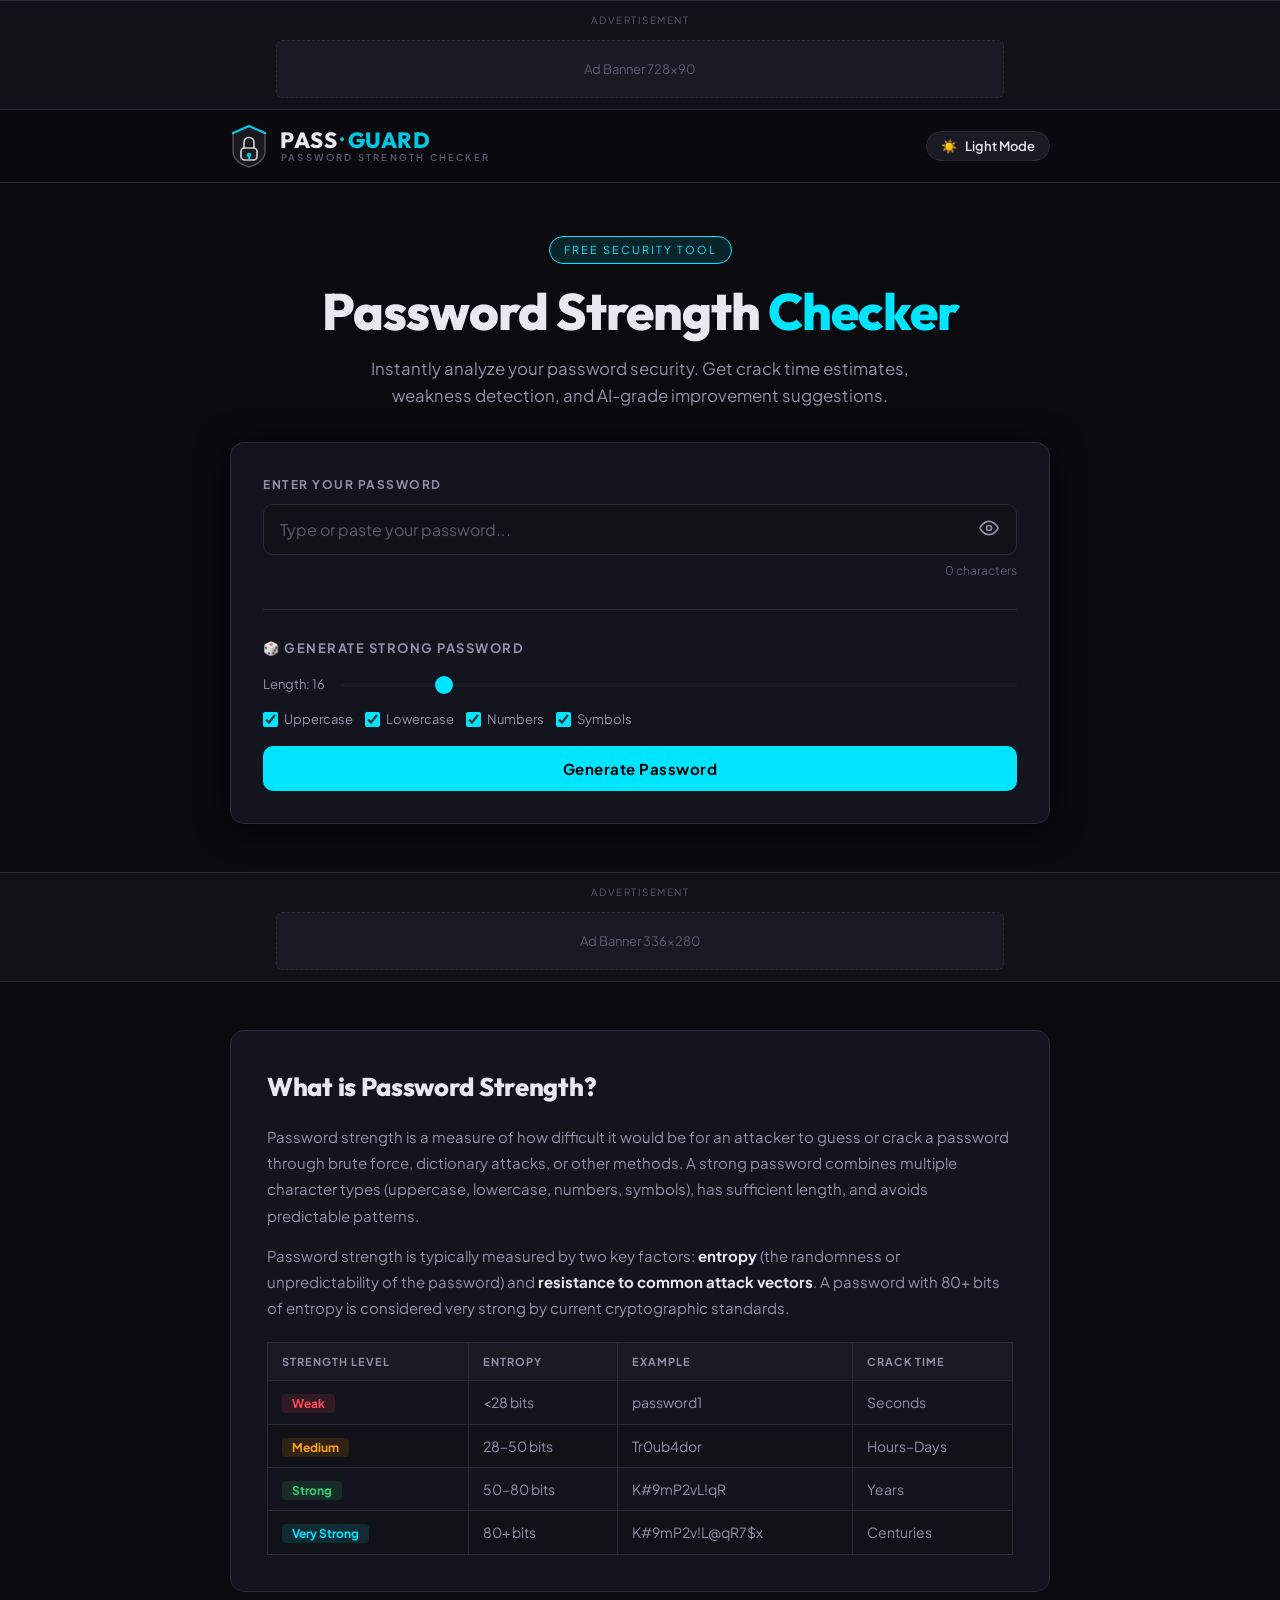
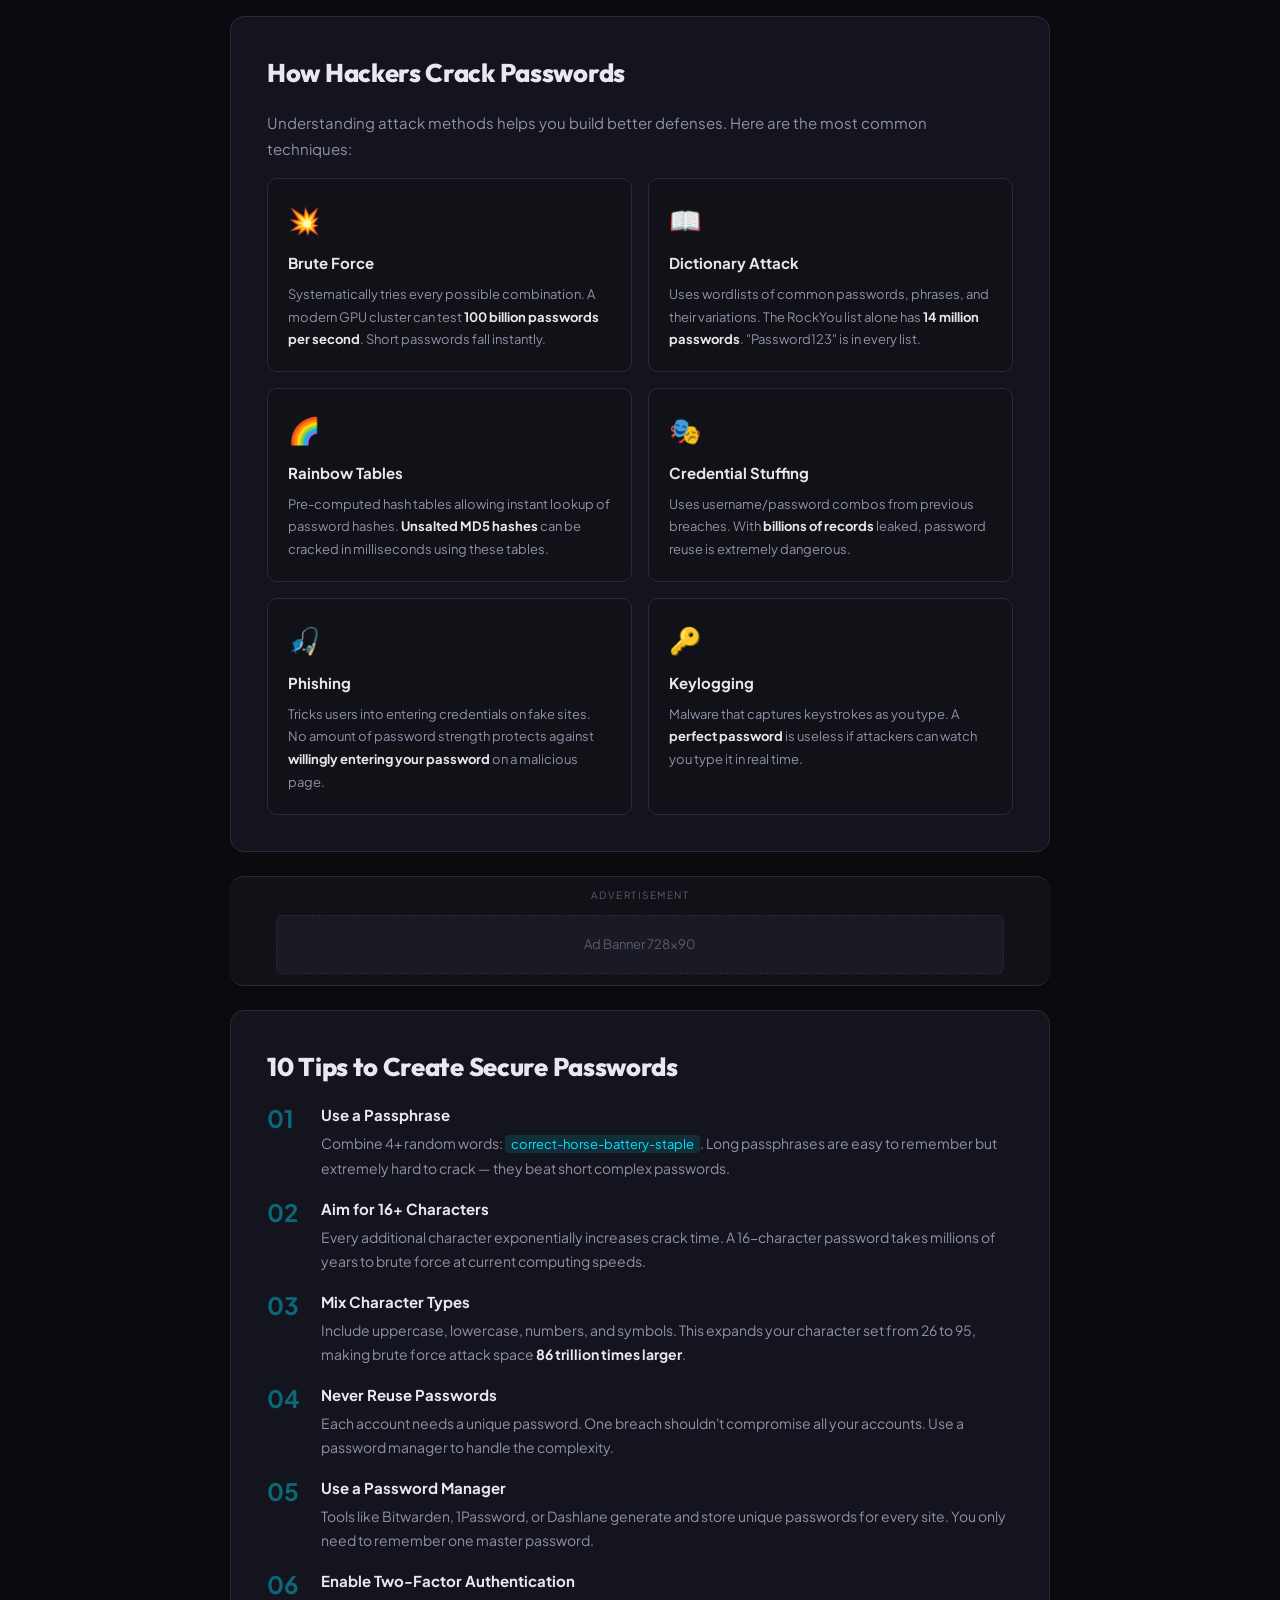
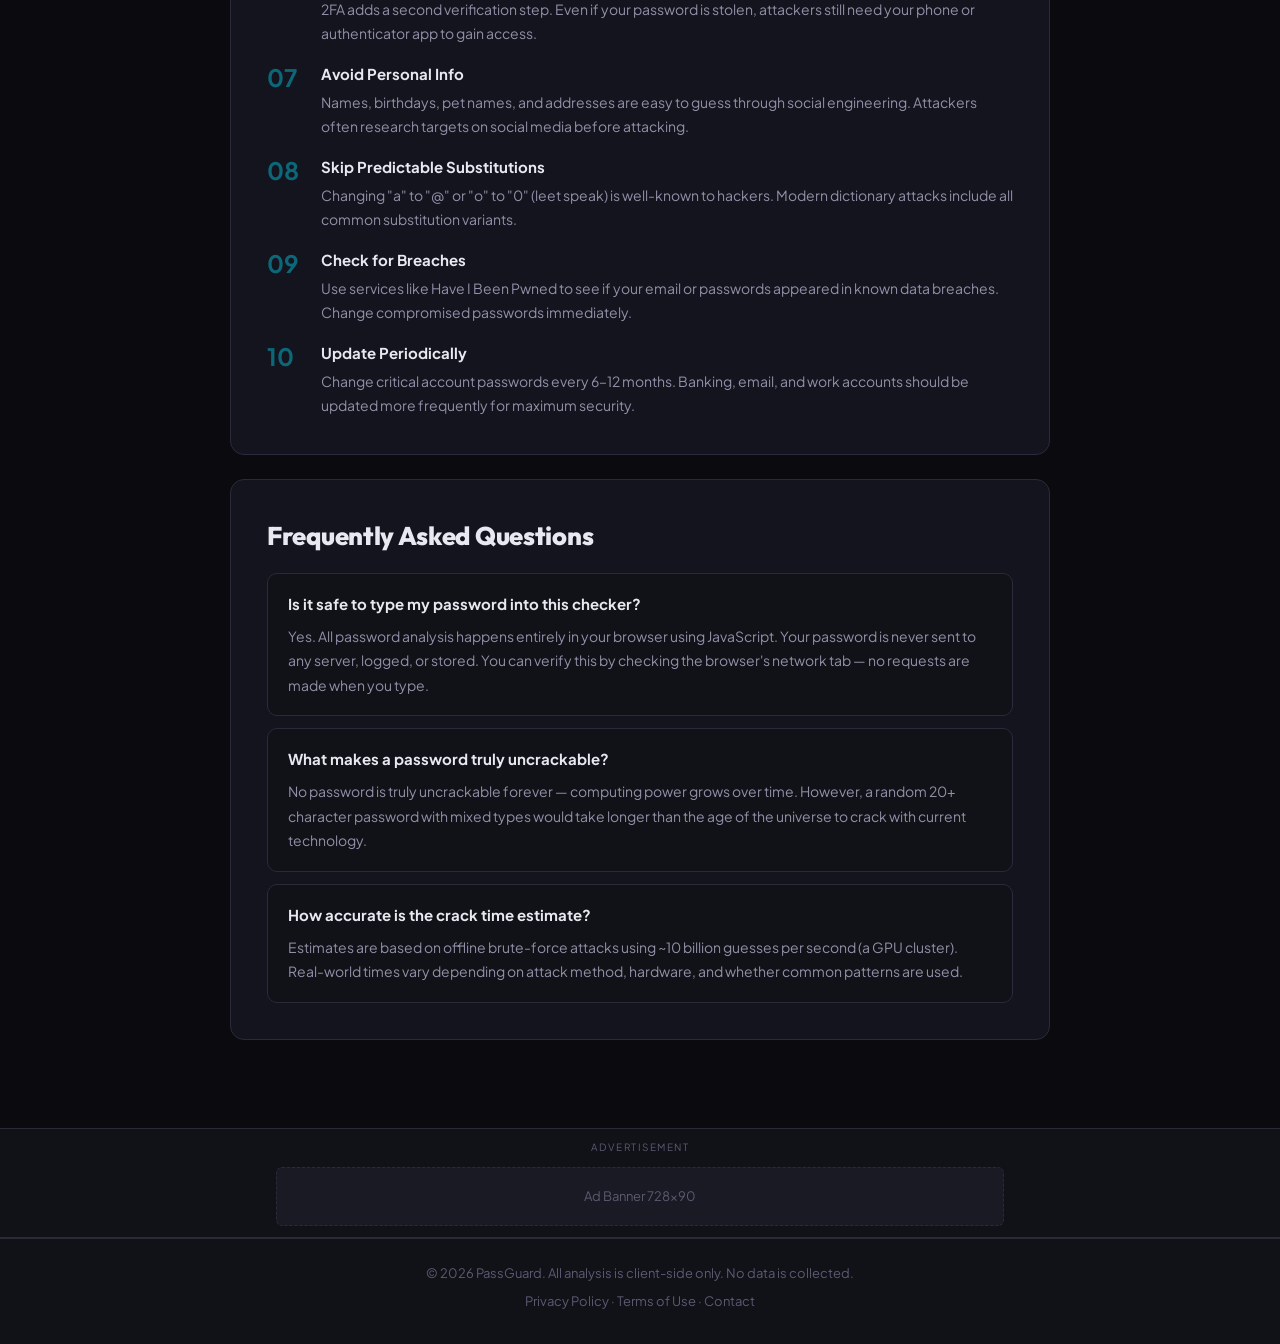
==== index.html @ e214d9ef "Initial commit - website ready" ====
<!DOCTYPE html>
<html lang="en">
<head>
  <meta charset="UTF-8" />
  <meta name="viewport" content="width=device-width, initial-scale=1.0" />
  <title>Password Strength Checker – Test & Improve Your Password Security</title>
  <meta name="description" content="Check your password strength instantly. Get real-time security analysis, crack time estimates, and smart suggestions to create stronger, safer passwords." />
  <meta name="keywords" content="password strength checker, password security, strong password, password tester, check password strength, password generator" />
  <meta name="robots" content="index, follow" />
  <link rel="canonical" href="https://yoursite.com/" />

  <!-- Open Graph -->
  <meta property="og:title" content="Password Strength Checker – Free Online Tool" />
  <meta property="og:description" content="Test your password strength instantly. Real-time analysis, crack time, and improvement suggestions." />
  <meta property="og:type" content="website" />
  <meta property="og:url" content="https://yoursite.com/" />

  <!-- Twitter Card -->
  <meta name="twitter:card" content="summary_large_image" />
  <meta name="twitter:title" content="Password Strength Checker" />
  <meta name="twitter:description" content="Test your password strength instantly with real-time analysis." />

  <!-- Structured Data -->
  <script type="application/ld+json">
  {
    "@context": "https://schema.org",
    "@type": "WebApplication",
    "name": "Password Strength Checker",
    "description": "Free online tool to check password strength, estimate crack time, and get security improvement suggestions.",
    "applicationCategory": "SecurityApplication",
    "operatingSystem": "All",
    "offers": { "@type": "Offer", "price": "0" }
  }
  </script>

  <!-- Google Analytics (replace G-XXXXXXXX with your Measurement ID) -->
  <script async src="https://www.googletagmanager.com/gtag/js?id=G-XXXXXXXX"></script>
  <script>
    window.dataLayer = window.dataLayer || [];
    function gtag(){dataLayer.push(arguments);}
    gtag('js', new Date());
    gtag('config', 'G-XXXXXXXX');
  </script>

  <!-- Google AdSense (replace ca-pub-XXXXXXXX with your Publisher ID) -->
  <script async src="https://pagead2.googlesyndication.com/pagead/js/adsbygoogle.js?client=ca-pub-XXXXXXXX" crossorigin="anonymous"></script>

  <link rel="preconnect" href="https://fonts.googleapis.com" />
  <link rel="preconnect" href="https://fonts.gstatic.com" crossorigin />
  <link href="https://fonts.googleapis.com/css2?family=Outfit:wght@400;600;700;800&family=Plus+Jakarta+Sans:wght@400;500;600;700&display=swap" rel="stylesheet" />
  <link rel="icon" type="image/svg+xml" href="favicon.svg" />
  <link rel="stylesheet" href="style.css" />
</head>
<body data-theme="dark">

  <!-- ═══════════════════════════════════════════
       TOP BANNER AD
  ═══════════════════════════════════════════ -->
  <div class="ad-container ad-top">
    <div class="ad-label">Advertisement</div>
    <!-- Replace with your actual AdSense ad unit code -->
    <ins class="adsbygoogle"
         style="display:block"
         data-ad-client="ca-pub-XXXXXXXX"
         data-ad-slot="XXXXXXXXXX"
         data-ad-format="auto"
         data-full-width-responsive="true"></ins>
    <script>(adsbygoogle = window.adsbygoogle || []).push({});</script>
    <!-- PLACEHOLDER (remove when AdSense is live) -->
    <div class="ad-placeholder">Ad Banner 728×90</div>
  </div>

  <!-- ═══════════════════════════════════════════
       HEADER
  ═══════════════════════════════════════════ -->
  <header class="site-header">
    <div class="container header-inner">
      <div class="logo" role="banner">
        <svg class="logo-icon-svg" width="38" height="44" viewBox="0 0 38 44" fill="none" xmlns="http://www.w3.org/2000/svg" aria-hidden="true">
          <path d="M3 9 L19 2 L35 9 L35 27 Q35 38 19 43 Q3 38 3 27 Z" fill="currentColor" opacity="0.07"/>
          <path d="M3 9 L19 2 L35 9" stroke="#00c8e0" stroke-width="2.2" stroke-linecap="round" stroke-linejoin="round"/>
          <path d="M3 9 L3 27 Q3 38 19 43 Q35 38 35 27 L35 9" stroke="currentColor" stroke-width="1.4" stroke-linecap="round" opacity="0.3"/>
          <rect x="11" y="24" width="16" height="12" rx="3.5" stroke="currentColor" stroke-width="1.7" stroke-linecap="round" fill="none" opacity="0.85"/>
          <path d="M14 24 L14 19 Q14 13.5 19 13.5 Q24 13.5 24 19 L24 24" stroke="currentColor" stroke-width="1.7" stroke-linecap="round" fill="none" opacity="0.85"/>
          <circle cx="19" cy="31" r="2.3" fill="#00c8e0"/>
          <rect x="18" y="32.5" width="2" height="2.8" rx="1" fill="#00c8e0"/>
        </svg>
        <div class="logo-text-block">
          <div class="logo-wordmark">
            <span class="logo-pass">PASS</span><span class="logo-dot">&#183;</span><span class="logo-guard">GUARD</span>
          </div>
          <div class="logo-tagline">Password Strength Checker</div>
        </div>
      </div>
      <button class="theme-toggle" id="themeToggle" aria-label="Toggle dark/light mode">
        <span class="toggle-icon" id="toggleIcon">☀️</span>
        <span class="toggle-label" id="toggleLabel">Light Mode</span>
      </button>
    </div>
  </header>

  <!-- ═══════════════════════════════════════════
       HERO
  ═══════════════════════════════════════════ -->
  <section class="hero">
    <div class="container">
      <div class="hero-badge">Free Security Tool</div>
      <h1 class="hero-title">Password Strength <span class="accent">Checker</span></h1>
      <p class="hero-subtitle">Instantly analyze your password security. Get crack time estimates, weakness detection, and AI-grade improvement suggestions.</p>
    </div>
  </section>

  <!-- ═══════════════════════════════════════════
       MAIN TOOL
  ═══════════════════════════════════════════ -->
  <main class="main-content">
    <div class="container">
      <div class="tool-card">

        <!-- Password Input -->
        <div class="input-group">
          <label for="passwordInput" class="input-label">Enter Your Password</label>
          <div class="input-wrapper">
            <input
              type="password"
              id="passwordInput"
              class="password-input"
              placeholder="Type or paste your password..."
              autocomplete="new-password"
              spellcheck="false"
            />
            <button class="icon-btn" id="toggleVisibility" aria-label="Show/hide password">
              <svg id="eyeIcon" xmlns="http://www.w3.org/2000/svg" width="20" height="20" viewBox="0 0 24 24" fill="none" stroke="currentColor" stroke-width="2" stroke-linecap="round" stroke-linejoin="round"><path d="M1 12s4-8 11-8 11 8 11 8-4 8-11 8-11-8-11-8z"></path><circle cx="12" cy="12" r="3"></circle></svg>
            </button>
          </div>
          <div class="char-count" id="charCount">0 characters</div>
        </div>

        <!-- Strength Meter -->
        <div class="strength-section" id="strengthSection" style="display:none">
          <div class="meter-header">
            <span class="meter-label">Password Strength</span>
            <span class="strength-badge" id="strengthBadge">—</span>
          </div>
          <div class="meter-bar">
            <div class="meter-fill" id="meterFill"></div>
          </div>

          <!-- Stats Grid -->
          <div class="stats-grid">
            <div class="stat-card">
              <div class="stat-icon">⏱️</div>
              <div class="stat-info">
                <div class="stat-label">Est. Crack Time</div>
                <div class="stat-value" id="crackTime">—</div>
              </div>
            </div>
            <div class="stat-card">
              <div class="stat-icon">🎯</div>
              <div class="stat-info">
                <div class="stat-label">Entropy</div>
                <div class="stat-value" id="entropy">—</div>
              </div>
            </div>
            <div class="stat-card">
              <div class="stat-icon">🔣</div>
              <div class="stat-info">
                <div class="stat-label">Character Set</div>
                <div class="stat-value" id="charSet">—</div>
              </div>
            </div>
            <div class="stat-card">
              <div class="stat-icon">🛡️</div>
              <div class="stat-info">
                <div class="stat-label">Score</div>
                <div class="stat-value" id="scoreDisplay">—</div>
              </div>
            </div>
          </div>

          <!-- Issues -->
          <div class="issues-section" id="issuesSection" style="display:none">
            <h3 class="section-title">⚠️ Issues Detected</h3>
            <ul class="issues-list" id="issuesList"></ul>
          </div>

          <!-- Suggestions -->
          <div class="suggestions-section" id="suggestionsSection" style="display:none">
            <h3 class="section-title">💡 How to Improve</h3>
            <ul class="suggestions-list" id="suggestionsList"></ul>
          </div>

          <!-- Checklist -->
          <div class="checklist-section">
            <h3 class="section-title">Security Checklist</h3>
            <div class="checklist" id="checklist">
              <div class="check-item" id="check-length"><span class="check-icon">○</span> At least 12 characters</div>
              <div class="check-item" id="check-upper"><span class="check-icon">○</span> Uppercase letters (A–Z)</div>
              <div class="check-item" id="check-lower"><span class="check-icon">○</span> Lowercase letters (a–z)</div>
              <div class="check-item" id="check-number"><span class="check-icon">○</span> Numbers (0–9)</div>
              <div class="check-item" id="check-special"><span class="check-icon">○</span> Special characters (!@#$...)</div>
              <div class="check-item" id="check-common"><span class="check-icon">○</span> Not a common password</div>
              <div class="check-item" id="check-repeat"><span class="check-icon">○</span> No repeated patterns</div>
            </div>
          </div>
        </div>

        <!-- Generator -->
        <div class="generator-section">
          <div class="generator-header">
            <h3 class="section-title" style="margin:0">🎲 Generate Strong Password</h3>
          </div>
          <div class="generator-options">
            <div class="option-row">
              <label class="option-label">Length: <span id="lengthVal">16</span></label>
              <input type="range" id="lengthSlider" min="8" max="64" value="16" class="slider" />
            </div>
            <div class="option-checkboxes">
              <label class="checkbox-label"><input type="checkbox" id="inclUpper" checked /> Uppercase</label>
              <label class="checkbox-label"><input type="checkbox" id="inclLower" checked /> Lowercase</label>
              <label class="checkbox-label"><input type="checkbox" id="inclNumbers" checked /> Numbers</label>
              <label class="checkbox-label"><input type="checkbox" id="inclSymbols" checked /> Symbols</label>
            </div>
          </div>
          <div class="generated-output" id="generatedOutput" style="display:none">
            <code class="generated-password" id="generatedPassword"></code>
            <div class="gen-actions">
              <button class="btn btn-ghost" id="copyBtn">📋 Copy</button>
              <button class="btn btn-ghost" id="useBtn">→ Test This</button>
            </div>
          </div>
          <button class="btn btn-primary" id="generateBtn">Generate Password</button>
        </div>

        <!-- Copy toast -->
        <div class="toast" id="toast">✅ Copied to clipboard!</div>
      </div>
    </div>
  </main>

  <!-- ═══════════════════════════════════════════
       MID-CONTENT AD
  ═══════════════════════════════════════════ -->
  <div class="ad-container ad-mid">
    <div class="ad-label">Advertisement</div>
    <ins class="adsbygoogle"
         style="display:block"
         data-ad-client="ca-pub-XXXXXXXX"
         data-ad-slot="XXXXXXXXXX"
         data-ad-format="auto"
         data-full-width-responsive="true"></ins>
    <script>(adsbygoogle = window.adsbygoogle || []).push({});</script>
    <div class="ad-placeholder">Ad Banner 336×280</div>
  </div>

  <!-- ═══════════════════════════════════════════
       SEO CONTENT SECTION
  ═══════════════════════════════════════════ -->
  <section class="seo-content">
    <div class="container">

      <article class="content-card">
        <h2>What is Password Strength?</h2>
        <p>Password strength is a measure of how difficult it would be for an attacker to guess or crack a password through brute force, dictionary attacks, or other methods. A strong password combines multiple character types (uppercase, lowercase, numbers, symbols), has sufficient length, and avoids predictable patterns.</p>
        <p>Password strength is typically measured by two key factors: <strong>entropy</strong> (the randomness or unpredictability of the password) and <strong>resistance to common attack vectors</strong>. A password with 80+ bits of entropy is considered very strong by current cryptographic standards.</p>
        <div class="strength-table">
          <table>
            <thead><tr><th>Strength Level</th><th>Entropy</th><th>Example</th><th>Crack Time</th></tr></thead>
            <tbody>
              <tr><td><span class="badge weak">Weak</span></td><td>&lt;28 bits</td><td>password1</td><td>Seconds</td></tr>
              <tr><td><span class="badge medium">Medium</span></td><td>28–50 bits</td><td>Tr0ub4dor</td><td>Hours–Days</td></tr>
              <tr><td><span class="badge strong">Strong</span></td><td>50–80 bits</td><td>K#9mP2vL!qR</td><td>Years</td></tr>
              <tr><td><span class="badge vstrong">Very Strong</span></td><td>80+ bits</td><td>K#9mP2v!L@qR7$x</td><td>Centuries</td></tr>
            </tbody>
          </table>
        </div>
      </article>

      <article class="content-card">
        <h2>How Hackers Crack Passwords</h2>
        <p>Understanding attack methods helps you build better defenses. Here are the most common techniques:</p>
        <div class="attack-grid">
          <div class="attack-card">
            <div class="attack-icon">💥</div>
            <h3>Brute Force</h3>
            <p>Systematically tries every possible combination. A modern GPU cluster can test <strong>100 billion passwords per second</strong>. Short passwords fall instantly.</p>
          </div>
          <div class="attack-card">
            <div class="attack-icon">📖</div>
            <h3>Dictionary Attack</h3>
            <p>Uses wordlists of common passwords, phrases, and their variations. The RockYou list alone has <strong>14 million passwords</strong>. "Password123" is in every list.</p>
          </div>
          <div class="attack-card">
            <div class="attack-icon">🌈</div>
            <h3>Rainbow Tables</h3>
            <p>Pre-computed hash tables allowing instant lookup of password hashes. <strong>Unsalted MD5 hashes</strong> can be cracked in milliseconds using these tables.</p>
          </div>
          <div class="attack-card">
            <div class="attack-icon">🎭</div>
            <h3>Credential Stuffing</h3>
            <p>Uses username/password combos from previous breaches. With <strong>billions of records</strong> leaked, password reuse is extremely dangerous.</p>
          </div>
          <div class="attack-card">
            <div class="attack-icon">🎣</div>
            <h3>Phishing</h3>
            <p>Tricks users into entering credentials on fake sites. No amount of password strength protects against <strong>willingly entering your password</strong> on a malicious page.</p>
          </div>
          <div class="attack-card">
            <div class="attack-icon">🔑</div>
            <h3>Keylogging</h3>
            <p>Malware that captures keystrokes as you type. A <strong>perfect password</strong> is useless if attackers can watch you type it in real time.</p>
          </div>
        </div>
      </article>

      <!-- AD between sections -->
      <div class="ad-container ad-inline">
        <div class="ad-label">Advertisement</div>
        <ins class="adsbygoogle"
             style="display:block"
             data-ad-client="ca-pub-XXXXXXXX"
             data-ad-slot="XXXXXXXXXX"
             data-ad-format="auto"
             data-full-width-responsive="true"></ins>
        <script>(adsbygoogle = window.adsbygoogle || []).push({});</script>
        <div class="ad-placeholder">Ad Banner 728×90</div>
      </div>

      <article class="content-card">
        <h2>10 Tips to Create Secure Passwords</h2>
        <div class="tips-list">
          <div class="tip-item">
            <span class="tip-num">01</span>
            <div class="tip-body">
              <h3>Use a Passphrase</h3>
              <p>Combine 4+ random words: <code>correct-horse-battery-staple</code>. Long passphrases are easy to remember but extremely hard to crack — they beat short complex passwords.</p>
            </div>
          </div>
          <div class="tip-item">
            <span class="tip-num">02</span>
            <div class="tip-body">
              <h3>Aim for 16+ Characters</h3>
              <p>Every additional character exponentially increases crack time. A 16-character password takes millions of years to brute force at current computing speeds.</p>
            </div>
          </div>
          <div class="tip-item">
            <span class="tip-num">03</span>
            <div class="tip-body">
              <h3>Mix Character Types</h3>
              <p>Include uppercase, lowercase, numbers, and symbols. This expands your character set from 26 to 95, making brute force attack space <strong>86 trillion times larger</strong>.</p>
            </div>
          </div>
          <div class="tip-item">
            <span class="tip-num">04</span>
            <div class="tip-body">
              <h3>Never Reuse Passwords</h3>
              <p>Each account needs a unique password. One breach shouldn't compromise all your accounts. Use a password manager to handle the complexity.</p>
            </div>
          </div>
          <div class="tip-item">
            <span class="tip-num">05</span>
            <div class="tip-body">
              <h3>Use a Password Manager</h3>
              <p>Tools like Bitwarden, 1Password, or Dashlane generate and store unique passwords for every site. You only need to remember one master password.</p>
            </div>
          </div>
          <div class="tip-item">
            <span class="tip-num">06</span>
            <div class="tip-body">
              <h3>Enable Two-Factor Authentication</h3>
              <p>2FA adds a second verification step. Even if your password is stolen, attackers still need your phone or authenticator app to gain access.</p>
            </div>
          </div>
          <div class="tip-item">
            <span class="tip-num">07</span>
            <div class="tip-body">
              <h3>Avoid Personal Info</h3>
              <p>Names, birthdays, pet names, and addresses are easy to guess through social engineering. Attackers often research targets on social media before attacking.</p>
            </div>
          </div>
          <div class="tip-item">
            <span class="tip-num">08</span>
            <div class="tip-body">
              <h3>Skip Predictable Substitutions</h3>
              <p>Changing "a" to "@" or "o" to "0" (leet speak) is well-known to hackers. Modern dictionary attacks include all common substitution variants.</p>
            </div>
          </div>
          <div class="tip-item">
            <span class="tip-num">09</span>
            <div class="tip-body">
              <h3>Check for Breaches</h3>
              <p>Use services like Have I Been Pwned to see if your email or passwords appeared in known data breaches. Change compromised passwords immediately.</p>
            </div>
          </div>
          <div class="tip-item">
            <span class="tip-num">10</span>
            <div class="tip-body">
              <h3>Update Periodically</h3>
              <p>Change critical account passwords every 6–12 months. Banking, email, and work accounts should be updated more frequently for maximum security.</p>
            </div>
          </div>
        </div>
      </article>

      <!-- FAQ for SEO -->
      <article class="content-card">
        <h2>Frequently Asked Questions</h2>
        <div class="faq-list" itemscope itemtype="https://schema.org/FAQPage">
          <div class="faq-item" itemscope itemprop="mainEntity" itemtype="https://schema.org/Question">
            <h3 itemprop="name">Is it safe to type my password into this checker?</h3>
            <div itemscope itemprop="acceptedAnswer" itemtype="https://schema.org/Answer">
              <p itemprop="text">Yes. All password analysis happens entirely in your browser using JavaScript. Your password is never sent to any server, logged, or stored. You can verify this by checking the browser's network tab — no requests are made when you type.</p>
            </div>
          </div>
          <div class="faq-item" itemscope itemprop="mainEntity" itemtype="https://schema.org/Question">
            <h3 itemprop="name">What makes a password truly uncrackable?</h3>
            <div itemscope itemprop="acceptedAnswer" itemtype="https://schema.org/Answer">
              <p itemprop="text">No password is truly uncrackable forever — computing power grows over time. However, a random 20+ character password with mixed types would take longer than the age of the universe to crack with current technology.</p>
            </div>
          </div>
          <div class="faq-item" itemscope itemprop="mainEntity" itemtype="https://schema.org/Question">
            <h3 itemprop="name">How accurate is the crack time estimate?</h3>
            <div itemscope itemprop="acceptedAnswer" itemtype="https://schema.org/Answer">
              <p itemprop="text">Estimates are based on offline brute-force attacks using ~10 billion guesses per second (a GPU cluster). Real-world times vary depending on attack method, hardware, and whether common patterns are used.</p>
            </div>
          </div>
        </div>
      </article>

    </div>
  </section>

  <!-- ═══════════════════════════════════════════
       BOTTOM BANNER AD
  ═══════════════════════════════════════════ -->
  <div class="ad-container ad-bottom">
    <div class="ad-label">Advertisement</div>
    <ins class="adsbygoogle"
         style="display:block"
         data-ad-client="ca-pub-XXXXXXXX"
         data-ad-slot="XXXXXXXXXX"
         data-ad-format="auto"
         data-full-width-responsive="true"></ins>
    <script>(adsbygoogle = window.adsbygoogle || []).push({});</script>
    <div class="ad-placeholder">Ad Banner 728×90</div>
  </div>

  <!-- FOOTER -->
  <footer class="site-footer">
    <div class="container footer-inner">
      <p>© <span id="year"></span> PassGuard. All analysis is client-side only. No data is collected.</p>
      <p class="footer-links">
        <a href="#privacy">Privacy Policy</a> ·
        <a href="#terms">Terms of Use</a> ·
        <a href="#contact">Contact</a>
      </p>
    </div>
  </footer>

  <script src="app.js"></script>
</body>
</html>
---- style.css ----
/* ═══════════════════════════════════════
   PASSGUARD — CSS
   Theme: Industrial Precision
   Fonts: Outfit (display) + Plus Jakarta Sans (UI)
═══════════════════════════════════════ */

:root {
  --bg: #0a0a0f;
  --bg-2: #111118;
  --bg-3: #1a1a24;
  --card: #14141e;
  --card-border: #2a2a3a;
  --text: #e8e8f0;
  --text-2: #9090a8;
  --text-3: #5a5a72;
  --accent: #00e5ff;
  --accent-dim: rgba(0, 229, 255, 0.12);
  --accent-glow: rgba(0, 229, 255, 0.35);
  --weak: #ff4757;
  --medium: #ffa502;
  --strong: #2ed573;
  --vstrong: #00e5ff;
  --weak-bg: rgba(255, 71, 87, 0.12);
  --medium-bg: rgba(255, 165, 2, 0.12);
  --strong-bg: rgba(46, 213, 115, 0.12);
  --vstrong-bg: rgba(0, 229, 255, 0.12);
  --shadow: 0 4px 32px rgba(0,0,0,0.5);
  --radius: 14px;
  --font-main: 'Plus Jakarta Sans', sans-serif;
  --font-display: 'Outfit', sans-serif;
  --font-mono: 'Plus Jakarta Sans', sans-serif;
  --transition: 0.2s ease;
}

[data-theme="light"] {
  --bg: #f0f0f8;
  --bg-2: #e8e8f4;
  --bg-3: #dcdcec;
  --card: #ffffff;
  --card-border: #d0d0e4;
  --text: #14141e;
  --text-2: #4a4a5e;
  --text-3: #8a8aa0;
  --accent-dim: rgba(0, 100, 200, 0.08);
  --accent: #0055cc;
  --accent-glow: rgba(0, 85, 204, 0.25);
  --shadow: 0 4px 24px rgba(0,0,0,0.1);
}

*, *::before, *::after { box-sizing: border-box; margin: 0; padding: 0; }

html { scroll-behavior: smooth; }

body {
  font-family: var(--font-main);
  background: var(--bg);
  color: var(--text);
  line-height: 1.6;
  min-height: 100vh;
  transition: background 0.3s ease, color 0.3s ease;
}

.container {
  max-width: 860px;
  margin: 0 auto;
  padding: 0 20px;
}

/* ── AD CONTAINERS ─────────────────── */
.ad-container {
  background: var(--bg-2);
  border-top: 1px solid var(--card-border);
  border-bottom: 1px solid var(--card-border);
  text-align: center;
  padding: 10px 20px;
  min-height: 110px;
  display: flex;
  flex-direction: column;
  align-items: center;
  justify-content: center;
  gap: 6px;
}
.ad-label {
  font-size: 10px;
  text-transform: uppercase;
  letter-spacing: 1.5px;
  color: var(--text-3);
  font-family: var(--font-mono);
}
.ad-placeholder {
  background: var(--bg-3);
  border: 1px dashed var(--card-border);
  padding: 18px 40px;
  color: var(--text-3);
  font-family: var(--font-mono);
  font-size: 13px;
  border-radius: 6px;
  width: 100%;
  max-width: 728px;
}
.ad-container ins { width: 100%; max-width: 728px; }
/* Hide real AdSense when placeholder is showing (remove in production) */
.ad-container ins:empty { display: none; }

/* ── HEADER ────────────────────────── */
.site-header {
  position: sticky;
  top: 0;
  z-index: 100;
  background: rgba(10, 10, 15, 0.9);
  backdrop-filter: blur(12px);
  border-bottom: 1px solid var(--card-border);
}
[data-theme="light"] .site-header {
  background: rgba(240, 240, 248, 0.92);
}
.header-inner {
  display: flex;
  align-items: center;
  justify-content: space-between;
  padding: 14px 20px;
}
.logo {
  display: flex;
  align-items: center;
  gap: 12px;
  cursor: default;
  user-select: none;
  color: var(--text);
  text-decoration: none;
}
.logo-icon-svg {
  color: var(--text);
  flex-shrink: 0;
  display: block;
}
.logo-text-block {
  display: flex;
  flex-direction: column;
  gap: 2px;
  line-height: 1;
}
.logo-wordmark {
  display: flex;
  align-items: baseline;
  gap: 0;
  font-family: var(--font-display);
  font-weight: 800;
  font-size: 22px;
  letter-spacing: 0.5px;
  line-height: 1;
}
.logo-pass  { color: var(--text); }
.logo-dot   { color: #00c8e0; margin: 0 3px; font-size: 20px; line-height: 1; position: relative; top: -1px; }
.logo-guard { color: #00c8e0; }
.logo-tagline {
  font-family: var(--font-main);
  font-size: 9.5px;
  font-weight: 600;
  letter-spacing: 2.2px;
  text-transform: uppercase;
  color: var(--text-3);
  padding-left: 1px;
}
.theme-toggle {
  display: flex;
  align-items: center;
  gap: 8px;
  background: var(--bg-3);
  border: 1px solid var(--card-border);
  border-radius: 50px;
  padding: 6px 14px;
  cursor: pointer;
  color: var(--text);
  font-family: var(--font-main);
  font-size: 13px;
  font-weight: 600;
  transition: var(--transition);
}
.theme-toggle:hover { border-color: var(--accent); }

/* ── HERO ──────────────────────────── */
.hero {
  padding: 52px 0 24px;
  text-align: center;
}
.hero-badge {
  display: inline-block;
  background: var(--accent-dim);
  border: 1px solid var(--accent);
  color: var(--accent);
  font-family: var(--font-mono);
  font-size: 11px;
  letter-spacing: 2px;
  text-transform: uppercase;
  padding: 4px 14px;
  border-radius: 50px;
  margin-bottom: 18px;
}
.hero-title {
  font-size: clamp(2rem, 5vw, 3.2rem);
  font-weight: 800;
  line-height: 1.15;
  letter-spacing: -1px;
  margin-bottom: 16px;
  font-family: var(--font-display);
}
.accent { color: var(--accent); }
.hero-subtitle {
  font-size: 1.05rem;
  color: var(--text-2);
  max-width: 560px;
  margin: 0 auto;
}

/* ── MAIN TOOL CARD ────────────────── */
.main-content { padding: 8px 0 48px; }
.tool-card {
  background: var(--card);
  border: 1px solid var(--card-border);
  border-radius: var(--radius);
  padding: 32px;
  box-shadow: var(--shadow);
}

/* ── INPUT ─────────────────────────── */
.input-label {
  display: block;
  font-size: 12px;
  font-weight: 700;
  text-transform: uppercase;
  letter-spacing: 1.5px;
  color: var(--text-2);
  font-family: var(--font-mono);
  margin-bottom: 10px;
}
.input-wrapper {
  position: relative;
  display: flex;
  align-items: center;
}
.password-input {
  width: 100%;
  background: var(--bg-2);
  border: 1.5px solid var(--card-border);
  border-radius: 10px;
  padding: 14px 50px 14px 16px;
  font-family: var(--font-mono);
  font-size: 16px;
  color: var(--text);
  outline: none;
  transition: border-color 0.2s;
}
.password-input:focus { border-color: var(--accent); }
.password-input::placeholder { color: var(--text-3); }
.icon-btn {
  position: absolute;
  right: 14px;
  background: none;
  border: none;
  cursor: pointer;
  color: var(--text-2);
  padding: 4px;
  transition: color 0.2s;
}
.icon-btn:hover { color: var(--accent); }
.char-count {
  font-family: var(--font-mono);
  font-size: 12px;
  color: var(--text-3);
  margin-top: 6px;
  text-align: right;
}

/* ── STRENGTH METER ────────────────── */
.strength-section {
  margin-top: 24px;
  animation: fadeIn 0.3s ease;
}
@keyframes fadeIn { from { opacity: 0; transform: translateY(8px); } to { opacity: 1; transform: translateY(0); } }
.meter-header {
  display: flex;
  align-items: center;
  justify-content: space-between;
  margin-bottom: 10px;
}
.meter-label {
  font-size: 12px;
  font-weight: 700;
  text-transform: uppercase;
  letter-spacing: 1.5px;
  color: var(--text-2);
  font-family: var(--font-mono);
}
.strength-badge {
  font-family: var(--font-mono);
  font-size: 13px;
  font-weight: 700;
  padding: 3px 12px;
  border-radius: 50px;
  letter-spacing: 1px;
  text-transform: uppercase;
  transition: all 0.3s;
}
.badge-weak   { background: var(--weak-bg);   color: var(--weak);   border: 1px solid var(--weak); }
.badge-medium { background: var(--medium-bg); color: var(--medium); border: 1px solid var(--medium); }
.badge-strong { background: var(--strong-bg); color: var(--strong); border: 1px solid var(--strong); }
.badge-vstrong{ background: var(--vstrong-bg);color: var(--vstrong);border: 1px solid var(--vstrong); }

.meter-bar {
  height: 6px;
  background: var(--bg-3);
  border-radius: 10px;
  overflow: hidden;
  margin-bottom: 20px;
}
.meter-fill {
  height: 100%;
  border-radius: 10px;
  width: 0%;
  transition: width 0.5s cubic-bezier(0.4, 0, 0.2, 1), background 0.3s;
}

/* ── STATS GRID ────────────────────── */
.stats-grid {
  display: grid;
  grid-template-columns: repeat(2, 1fr);
  gap: 12px;
  margin-bottom: 20px;
}
.stat-card {
  background: var(--bg-2);
  border: 1px solid var(--card-border);
  border-radius: 10px;
  padding: 14px 16px;
  display: flex;
  align-items: center;
  gap: 12px;
}
.stat-icon { font-size: 20px; flex-shrink: 0; }
.stat-label {
  font-family: var(--font-mono);
  font-size: 10px;
  text-transform: uppercase;
  letter-spacing: 1px;
  color: var(--text-3);
}
.stat-value {
  font-family: var(--font-mono);
  font-size: 14px;
  font-weight: 700;
  color: var(--text);
  margin-top: 2px;
}

/* ── ISSUES & SUGGESTIONS ──────────── */
.section-title {
  font-size: 13px;
  font-weight: 700;
  text-transform: uppercase;
  letter-spacing: 1.5px;
  color: var(--text-2);
  font-family: var(--font-mono);
  margin-bottom: 12px;
}
.issues-section, .suggestions-section { margin-bottom: 20px; }
.issues-list, .suggestions-list { list-style: none; display: flex; flex-direction: column; gap: 8px; }
.issues-list li {
  background: rgba(255, 71, 87, 0.08);
  border: 1px solid rgba(255, 71, 87, 0.25);
  border-radius: 8px;
  padding: 10px 14px;
  font-size: 14px;
  color: var(--text);
  display: flex;
  align-items: center;
  gap: 8px;
}
.issues-list li::before { content: "⚠"; color: var(--weak); font-size: 13px; }
.suggestions-list li {
  background: var(--accent-dim);
  border: 1px solid rgba(0, 229, 255, 0.2);
  border-radius: 8px;
  padding: 10px 14px;
  font-size: 14px;
  color: var(--text);
  display: flex;
  align-items: flex-start;
  gap: 8px;
}
.suggestions-list li::before { content: "→"; color: var(--accent); font-weight: 700; }

/* ── CHECKLIST ─────────────────────── */
.checklist-section { margin-top: 4px; }
.checklist {
  display: grid;
  grid-template-columns: repeat(auto-fill, minmax(200px, 1fr));
  gap: 8px;
}
.check-item {
  font-size: 13px;
  color: var(--text-2);
  font-family: var(--font-mono);
  padding: 8px 12px;
  border-radius: 8px;
  background: var(--bg-2);
  border: 1px solid var(--card-border);
  transition: all 0.2s;
  display: flex;
  align-items: center;
  gap: 8px;
}
.check-item.pass {
  color: var(--strong);
  background: rgba(46, 213, 115, 0.08);
  border-color: rgba(46, 213, 115, 0.3);
}
.check-item.fail {
  color: var(--weak);
  background: var(--weak-bg);
  border-color: rgba(255, 71, 87, 0.3);
}
.check-icon { font-size: 14px; }

/* ── GENERATOR ─────────────────────── */
.generator-section {
  margin-top: 28px;
  padding-top: 28px;
  border-top: 1px solid var(--card-border);
}
.generator-header { margin-bottom: 16px; }
.generator-options { display: flex; flex-direction: column; gap: 14px; margin-bottom: 16px; }
.option-row { display: flex; align-items: center; justify-content: space-between; gap: 16px; }
.option-label {
  font-size: 13px;
  font-family: var(--font-mono);
  color: var(--text-2);
  white-space: nowrap;
}
.slider {
  flex: 1;
  -webkit-appearance: none;
  height: 4px;
  background: var(--bg-3);
  border-radius: 10px;
  outline: none;
}
.slider::-webkit-slider-thumb {
  -webkit-appearance: none;
  width: 18px;
  height: 18px;
  background: var(--accent);
  border-radius: 50%;
  cursor: pointer;
  transition: transform 0.2s;
}
.slider::-webkit-slider-thumb:hover { transform: scale(1.2); }
.option-checkboxes {
  display: flex;
  flex-wrap: wrap;
  gap: 12px;
}
.checkbox-label {
  display: flex;
  align-items: center;
  gap: 6px;
  font-size: 13px;
  font-family: var(--font-mono);
  color: var(--text-2);
  cursor: pointer;
}
.checkbox-label input[type="checkbox"] {
  accent-color: var(--accent);
  width: 15px;
  height: 15px;
}
.generated-output {
  background: var(--bg-2);
  border: 1px solid var(--card-border);
  border-radius: 10px;
  padding: 14px 16px;
  display: flex;
  align-items: center;
  justify-content: space-between;
  gap: 12px;
  margin-bottom: 12px;
  animation: fadeIn 0.2s ease;
  flex-wrap: wrap;
}
.generated-password {
  font-family: var(--font-mono);
  font-size: 14px;
  color: var(--accent);
  word-break: break-all;
  flex: 1;
}
.gen-actions { display: flex; gap: 8px; }

/* ── BUTTONS ───────────────────────── */
.btn {
  font-family: var(--font-main);
  font-weight: 700;
  font-size: 14px;
  padding: 11px 22px;
  border-radius: 10px;
  cursor: pointer;
  border: none;
  transition: all 0.2s;
  white-space: nowrap;
}
.btn-primary {
  background: var(--accent);
  color: #000;
  width: 100%;
  font-size: 15px;
  padding: 13px;
  letter-spacing: 0.5px;
}
.btn-primary:hover { opacity: 0.85; transform: translateY(-1px); }
.btn-ghost {
  background: var(--bg-3);
  color: var(--text);
  border: 1px solid var(--card-border);
  font-size: 13px;
  padding: 8px 14px;
}
.btn-ghost:hover { border-color: var(--accent); color: var(--accent); }

/* ── TOAST ─────────────────────────── */
.toast {
  position: fixed;
  bottom: 24px;
  right: 24px;
  background: var(--strong);
  color: #000;
  font-family: var(--font-mono);
  font-size: 14px;
  font-weight: 700;
  padding: 12px 20px;
  border-radius: 10px;
  opacity: 0;
  transform: translateY(10px);
  transition: all 0.3s;
  pointer-events: none;
  z-index: 1000;
}
.toast.show { opacity: 1; transform: translateY(0); }

/* ── SEO CONTENT ───────────────────── */
.seo-content { padding: 48px 0 64px; }
.content-card {
  background: var(--card);
  border: 1px solid var(--card-border);
  border-radius: var(--radius);
  padding: 36px;
  margin-bottom: 24px;
}
.content-card h2 {
  font-size: 1.6rem;
  font-weight: 800;
  letter-spacing: -0.3px;
  margin-bottom: 16px;
  color: var(--text);
  font-family: var(--font-display);
}
.content-card p {
  color: var(--text-2);
  margin-bottom: 14px;
  font-size: 15px;
  line-height: 1.75;
}
.content-card strong { color: var(--text); }

/* Table */
.strength-table { overflow-x: auto; margin-top: 20px; }
table { width: 100%; border-collapse: collapse; font-size: 14px; }
th { background: var(--bg-3); padding: 10px 14px; text-align: left; font-family: var(--font-mono); font-size: 11px; text-transform: uppercase; letter-spacing: 1px; color: var(--text-2); border: 1px solid var(--card-border); }
td { padding: 10px 14px; border: 1px solid var(--card-border); color: var(--text-2); }
tr:nth-child(even) td { background: var(--bg-2); }
.badge { font-family: var(--font-mono); font-size: 12px; padding: 2px 10px; border-radius: 4px; font-weight: 700; }
.badge.weak   { background: var(--weak-bg);   color: var(--weak); }
.badge.medium { background: var(--medium-bg); color: var(--medium); }
.badge.strong { background: var(--strong-bg); color: var(--strong); }
.badge.vstrong{ background: var(--vstrong-bg);color: var(--vstrong); }

/* Attack grid */
.attack-grid {
  display: grid;
  grid-template-columns: repeat(auto-fill, minmax(240px, 1fr));
  gap: 16px;
  margin-top: 16px;
}
.attack-card {
  background: var(--bg-2);
  border: 1px solid var(--card-border);
  border-radius: 10px;
  padding: 20px;
}
.attack-icon { font-size: 26px; margin-bottom: 10px; }
.attack-card h3 { font-size: 15px; font-weight: 700; margin-bottom: 8px; color: var(--text); }
.attack-card p { font-size: 13px; color: var(--text-2); margin: 0; }

/* Tips */
.tips-list { display: flex; flex-direction: column; gap: 16px; margin-top: 8px; }
.tip-item { display: flex; gap: 20px; align-items: flex-start; }
.tip-num {
  font-family: var(--font-mono);
  font-size: 24px;
  font-weight: 700;
  color: var(--accent);
  opacity: 0.4;
  flex-shrink: 0;
  min-width: 34px;
  line-height: 1.3;
}
.tip-body h3 { font-size: 15px; font-weight: 700; margin-bottom: 4px; color: var(--text); }
.tip-body p { font-size: 14px; color: var(--text-2); margin: 0; }
.tip-body code {
  font-family: var(--font-mono);
  font-size: 13px;
  background: var(--accent-dim);
  color: var(--accent);
  padding: 1px 6px;
  border-radius: 4px;
}

/* FAQ */
.faq-list { display: flex; flex-direction: column; gap: 12px; margin-top: 4px; }
.faq-item {
  background: var(--bg-2);
  border: 1px solid var(--card-border);
  border-radius: 10px;
  padding: 18px 20px;
}
.faq-item h3 { font-size: 15px; font-weight: 700; margin-bottom: 8px; color: var(--text); }
.faq-item p { font-size: 14px; color: var(--text-2); margin: 0; }

/* ad-inline */
.ad-inline { margin: 24px 0; border-radius: var(--radius); overflow: hidden; }

/* ── FOOTER ────────────────────────── */
.site-footer {
  background: var(--bg-2);
  border-top: 1px solid var(--card-border);
  padding: 24px 0;
}
.footer-inner { text-align: center; }
.footer-inner p { font-size: 13px; color: var(--text-3); margin-bottom: 8px; }
.footer-links a { color: var(--text-3); text-decoration: none; }
.footer-links a:hover { color: var(--accent); }

/* ── RESPONSIVE ────────────────────── */
@media (max-width: 600px) {
  .tool-card { padding: 20px 16px; }
  .stats-grid { grid-template-columns: 1fr 1fr; }
  .hero-title { font-size: 2rem; }
  .content-card { padding: 24px 18px; }
  .attack-grid { grid-template-columns: 1fr; }
  .checklist { grid-template-columns: 1fr; }
  .option-row { flex-direction: column; align-items: flex-start; }
  .slider { width: 100%; }
  .generated-output { flex-direction: column; }
  .tip-num { font-size: 18px; min-width: 28px; }
}
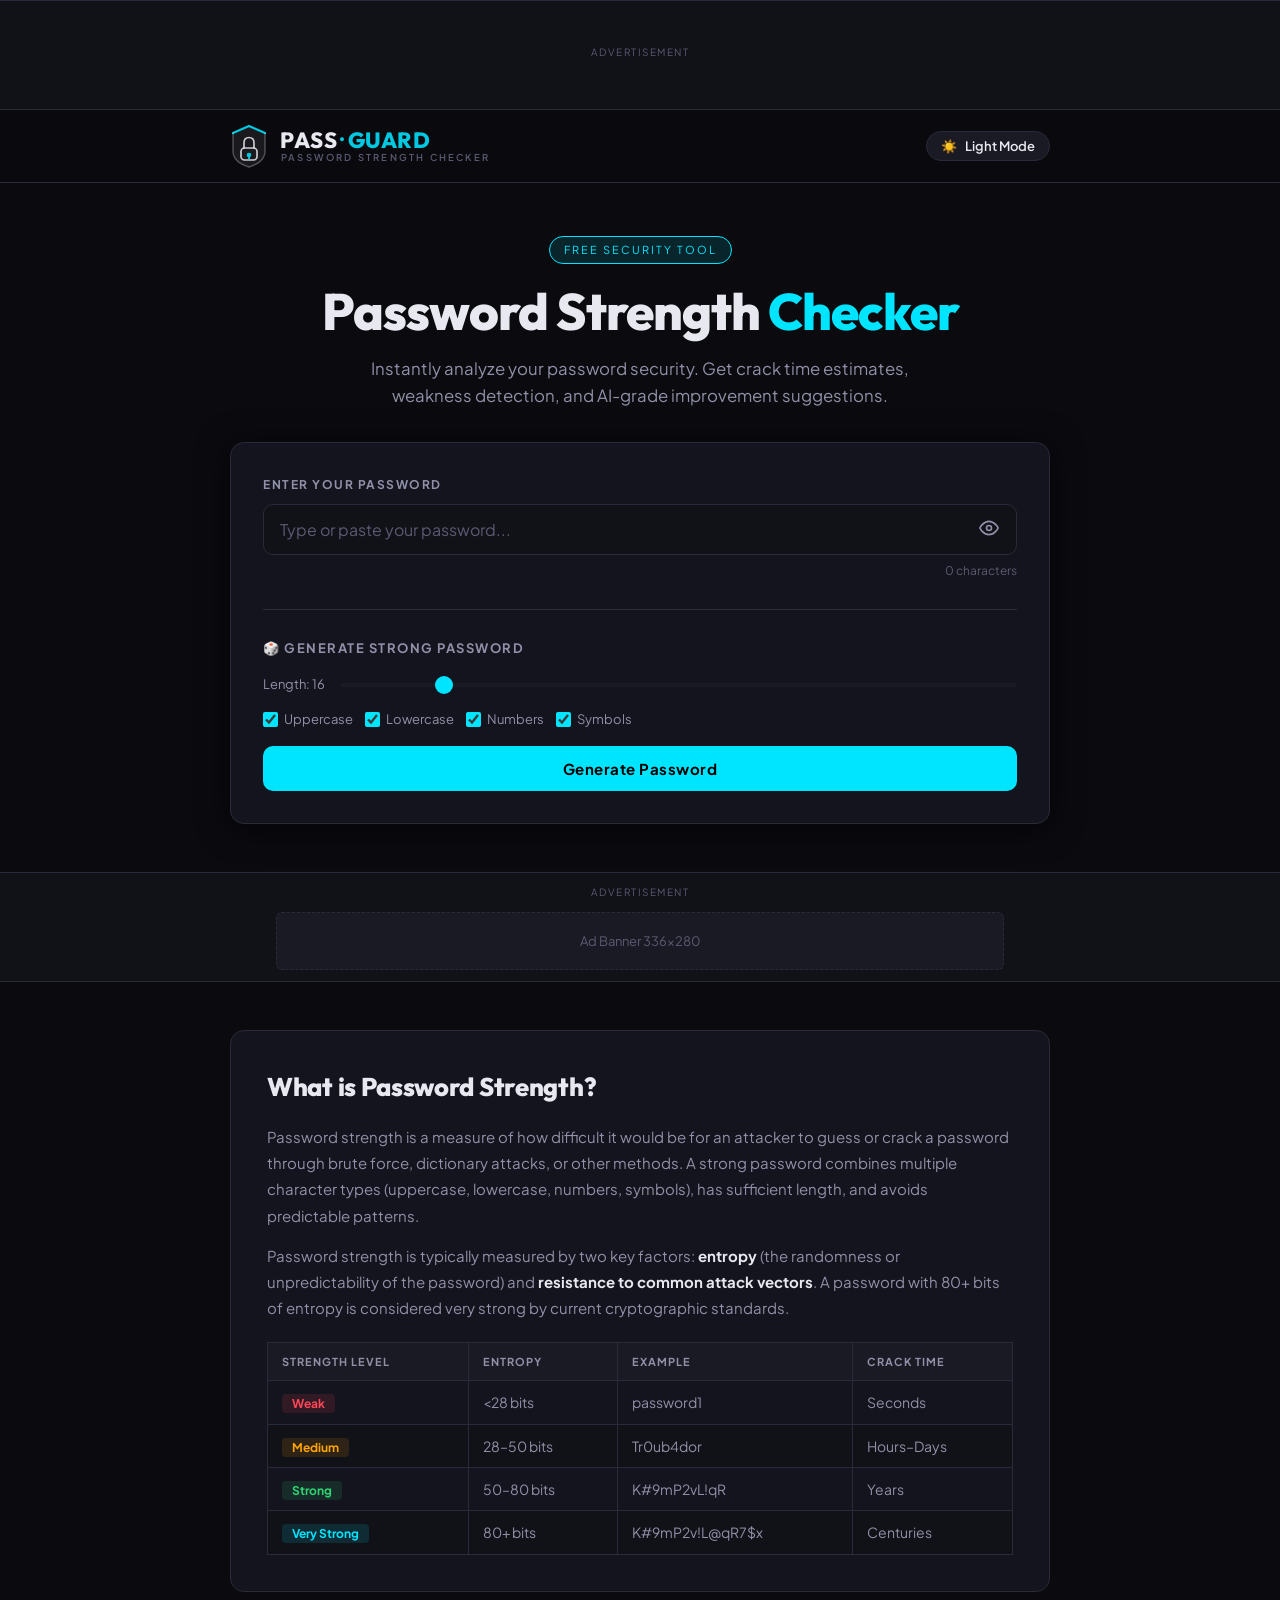
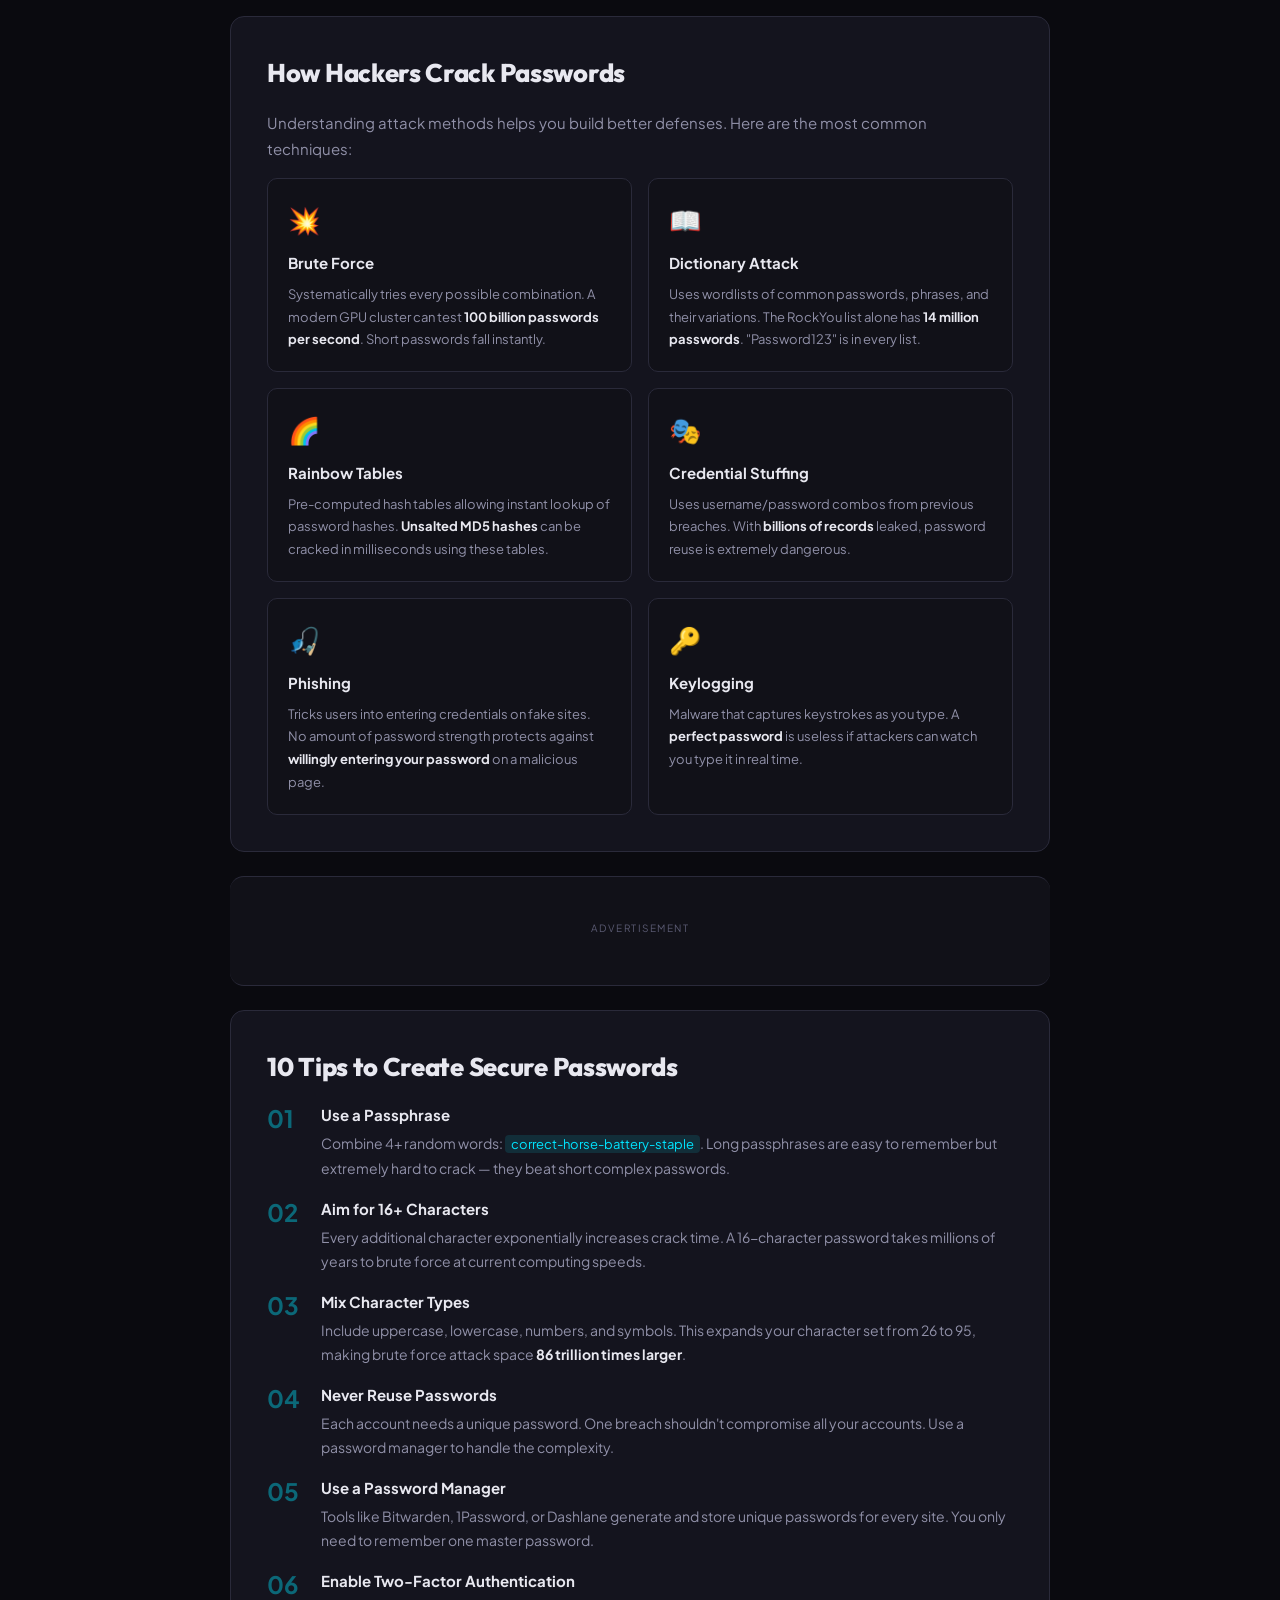
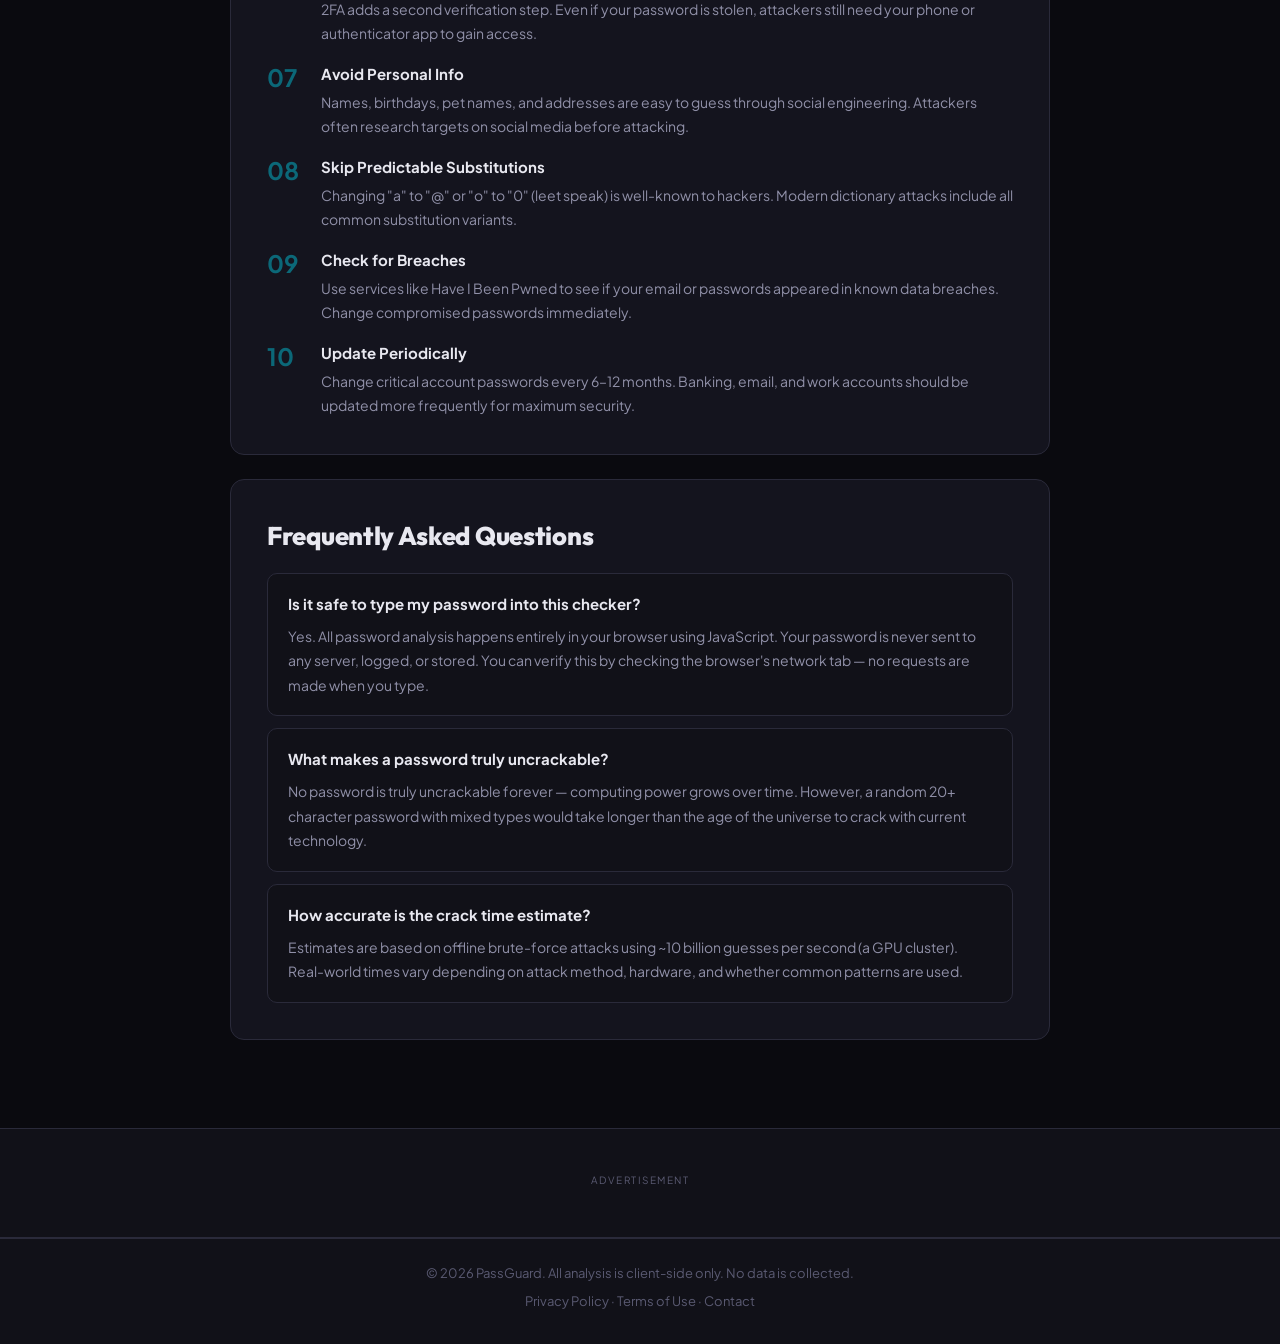
==== commit 24a5662a: "Add AdSense" ====
--- a/index.html
+++ b/index.html
@@ -2,20 +2,24 @@
 <html lang="en">
 <head>
   <meta charset="UTF-8" />
+  <meta name="google-site-verification" content="ntvbUlKTJMvFw1OZaQ4Kbu1ai5J3iYThsoyCLdTrKzo" />
   <meta name="viewport" content="width=device-width, initial-scale=1.0" />
+
   <title>Password Strength Checker – Test & Improve Your Password Security</title>
+
   <meta name="description" content="Check your password strength instantly. Get real-time security analysis, crack time estimates, and smart suggestions to create stronger, safer passwords." />
   <meta name="keywords" content="password strength checker, password security, strong password, password tester, check password strength, password generator" />
   <meta name="robots" content="index, follow" />
-  <link rel="canonical" href="https://yoursite.com/" />
+
+  <link rel="canonical" href="https://securepasswordchecker.netlify.app/" />
 
   <!-- Open Graph -->
   <meta property="og:title" content="Password Strength Checker – Free Online Tool" />
   <meta property="og:description" content="Test your password strength instantly. Real-time analysis, crack time, and improvement suggestions." />
   <meta property="og:type" content="website" />
-  <meta property="og:url" content="https://yoursite.com/" />
-
-  <!-- Twitter Card -->
+  <meta property="og:url" content="https://securepasswordchecker.netlify.app/" />
+
+  <!-- Twitter -->
   <meta name="twitter:card" content="summary_large_image" />
   <meta name="twitter:title" content="Password Strength Checker" />
   <meta name="twitter:description" content="Test your password strength instantly with real-time analysis." />
@@ -26,30 +30,25 @@
     "@context": "https://schema.org",
     "@type": "WebApplication",
     "name": "Password Strength Checker",
-    "description": "Free online tool to check password strength, estimate crack time, and get security improvement suggestions.",
+    "description": "Free online tool to check password strength and estimate crack time.",
     "applicationCategory": "SecurityApplication",
     "operatingSystem": "All",
     "offers": { "@type": "Offer", "price": "0" }
   }
   </script>
 
-  <!-- Google Analytics (replace G-XXXXXXXX with your Measurement ID) -->
-  <script async src="https://www.googletagmanager.com/gtag/js?id=G-XXXXXXXX"></script>
-  <script>
-    window.dataLayer = window.dataLayer || [];
-    function gtag(){dataLayer.push(arguments);}
-    gtag('js', new Date());
-    gtag('config', 'G-XXXXXXXX');
-  </script>
-
-  <!-- Google AdSense (replace ca-pub-XXXXXXXX with your Publisher ID) -->
-  <script async src="https://pagead2.googlesyndication.com/pagead/js/adsbygoogle.js?client=ca-pub-XXXXXXXX" crossorigin="anonymous"></script>
+  <!-- Google AdSense -->
+  <script async src="https://pagead2.googlesyndication.com/pagead/js/adsbygoogle.js?client=ca-pub-1514402783581748"
+  crossorigin="anonymous"></script>
 
   <link rel="preconnect" href="https://fonts.googleapis.com" />
   <link rel="preconnect" href="https://fonts.gstatic.com" crossorigin />
+
   <link href="https://fonts.googleapis.com/css2?family=Outfit:wght@400;600;700;800&family=Plus+Jakarta+Sans:wght@400;500;600;700&display=swap" rel="stylesheet" />
+
   <link rel="icon" type="image/svg+xml" href="favicon.svg" />
   <link rel="stylesheet" href="style.css" />
+
 </head>
 <body data-theme="dark">
 
@@ -61,13 +60,12 @@
     <!-- Replace with your actual AdSense ad unit code -->
     <ins class="adsbygoogle"
          style="display:block"
-         data-ad-client="ca-pub-XXXXXXXX"
+         data-ad-client="ca-pub-1514402783581748"
          data-ad-slot="XXXXXXXXXX"
          data-ad-format="auto"
          data-full-width-responsive="true"></ins>
     <script>(adsbygoogle = window.adsbygoogle || []).push({});</script>
     <!-- PLACEHOLDER (remove when AdSense is live) -->
-    <div class="ad-placeholder">Ad Banner 728×90</div>
   </div>
 
   <!-- ═══════════════════════════════════════════
@@ -245,7 +243,7 @@
     <div class="ad-label">Advertisement</div>
     <ins class="adsbygoogle"
          style="display:block"
-         data-ad-client="ca-pub-XXXXXXXX"
+         data-ad-client="ca-pub-1514402783581748"
          data-ad-slot="XXXXXXXXXX"
          data-ad-format="auto"
          data-full-width-responsive="true"></ins>
@@ -318,12 +316,11 @@
         <div class="ad-label">Advertisement</div>
         <ins class="adsbygoogle"
              style="display:block"
-             data-ad-client="ca-pub-XXXXXXXX"
+             data-ad-client="ca-pub-1514402783581748"
              data-ad-slot="XXXXXXXXXX"
              data-ad-format="auto"
              data-full-width-responsive="true"></ins>
         <script>(adsbygoogle = window.adsbygoogle || []).push({});</script>
-        <div class="ad-placeholder">Ad Banner 728×90</div>
       </div>
 
       <article class="content-card">
@@ -437,12 +434,11 @@
     <div class="ad-label">Advertisement</div>
     <ins class="adsbygoogle"
          style="display:block"
-         data-ad-client="ca-pub-XXXXXXXX"
+         data-ad-client="ca-pub-1514402783581748"
          data-ad-slot="XXXXXXXXXX"
          data-ad-format="auto"
          data-full-width-responsive="true"></ins>
     <script>(adsbygoogle = window.adsbygoogle || []).push({});</script>
-    <div class="ad-placeholder">Ad Banner 728×90</div>
   </div>
 
   <!-- FOOTER -->
